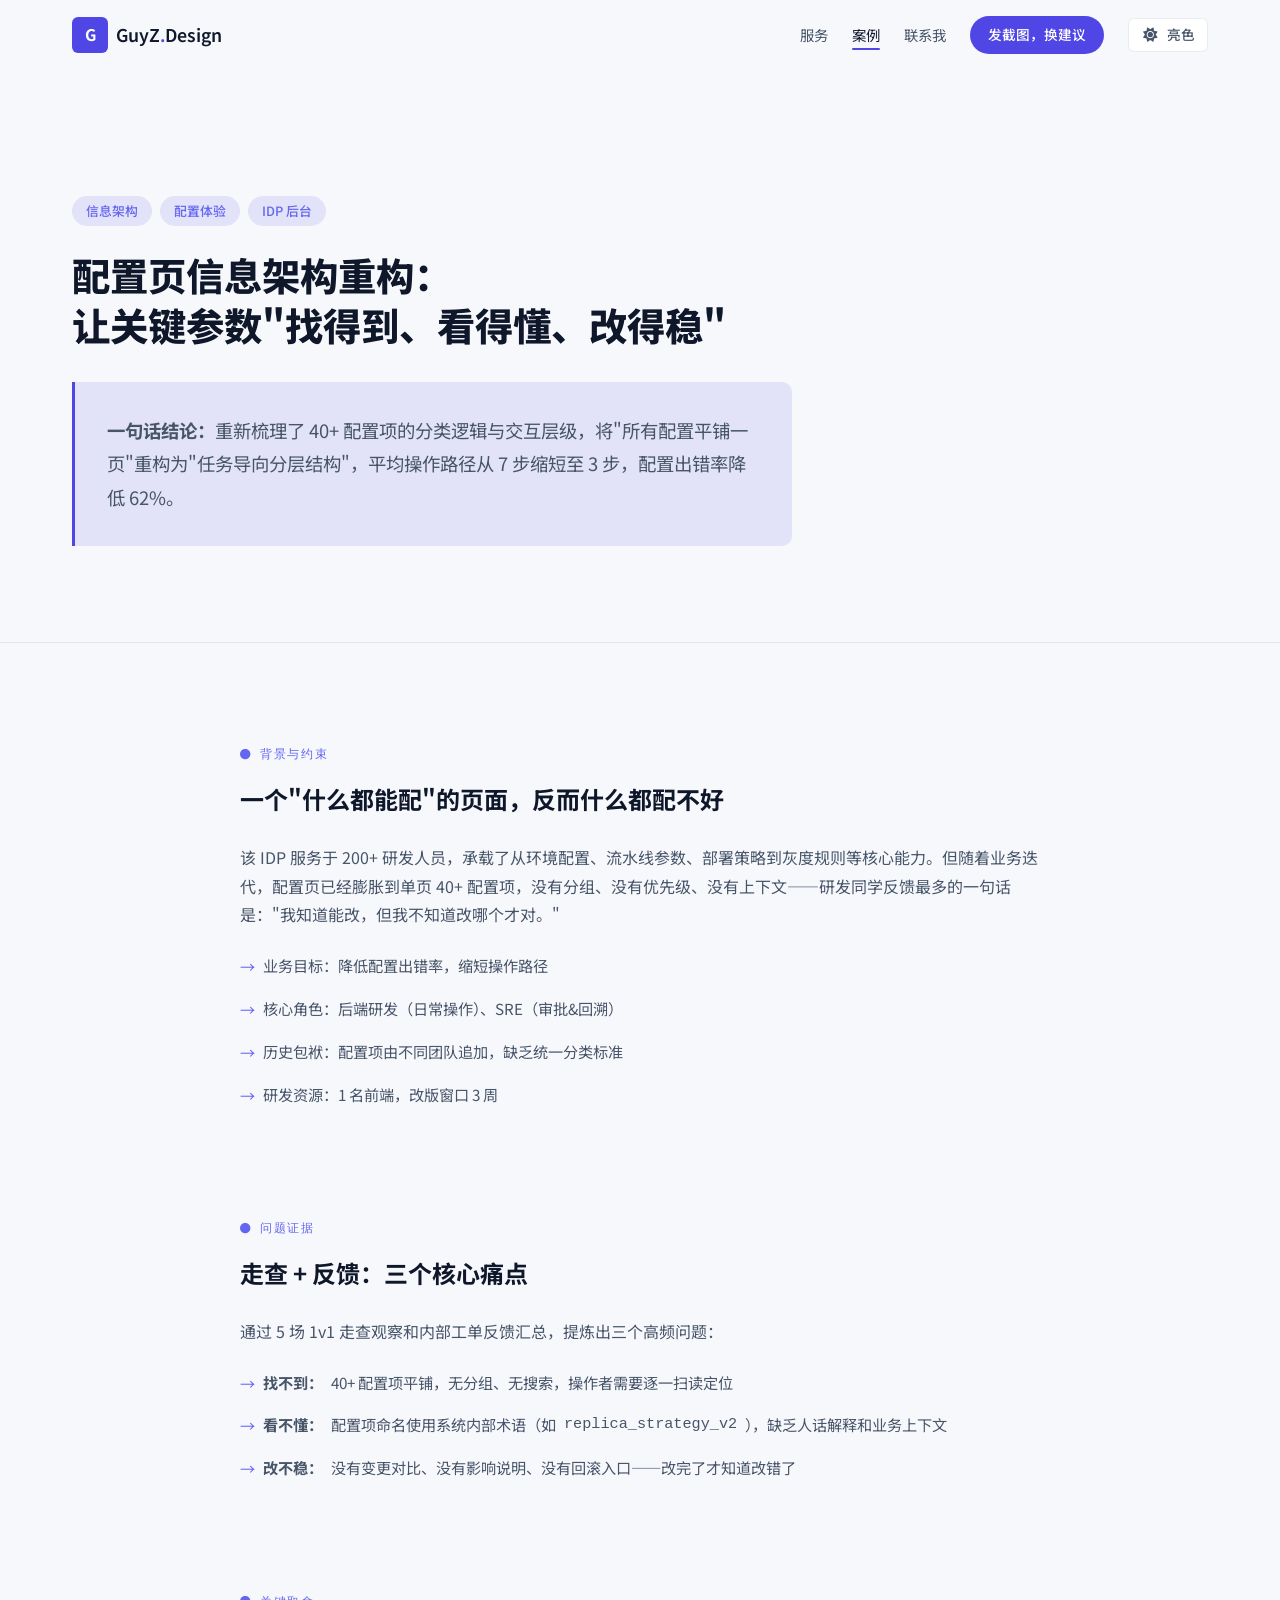
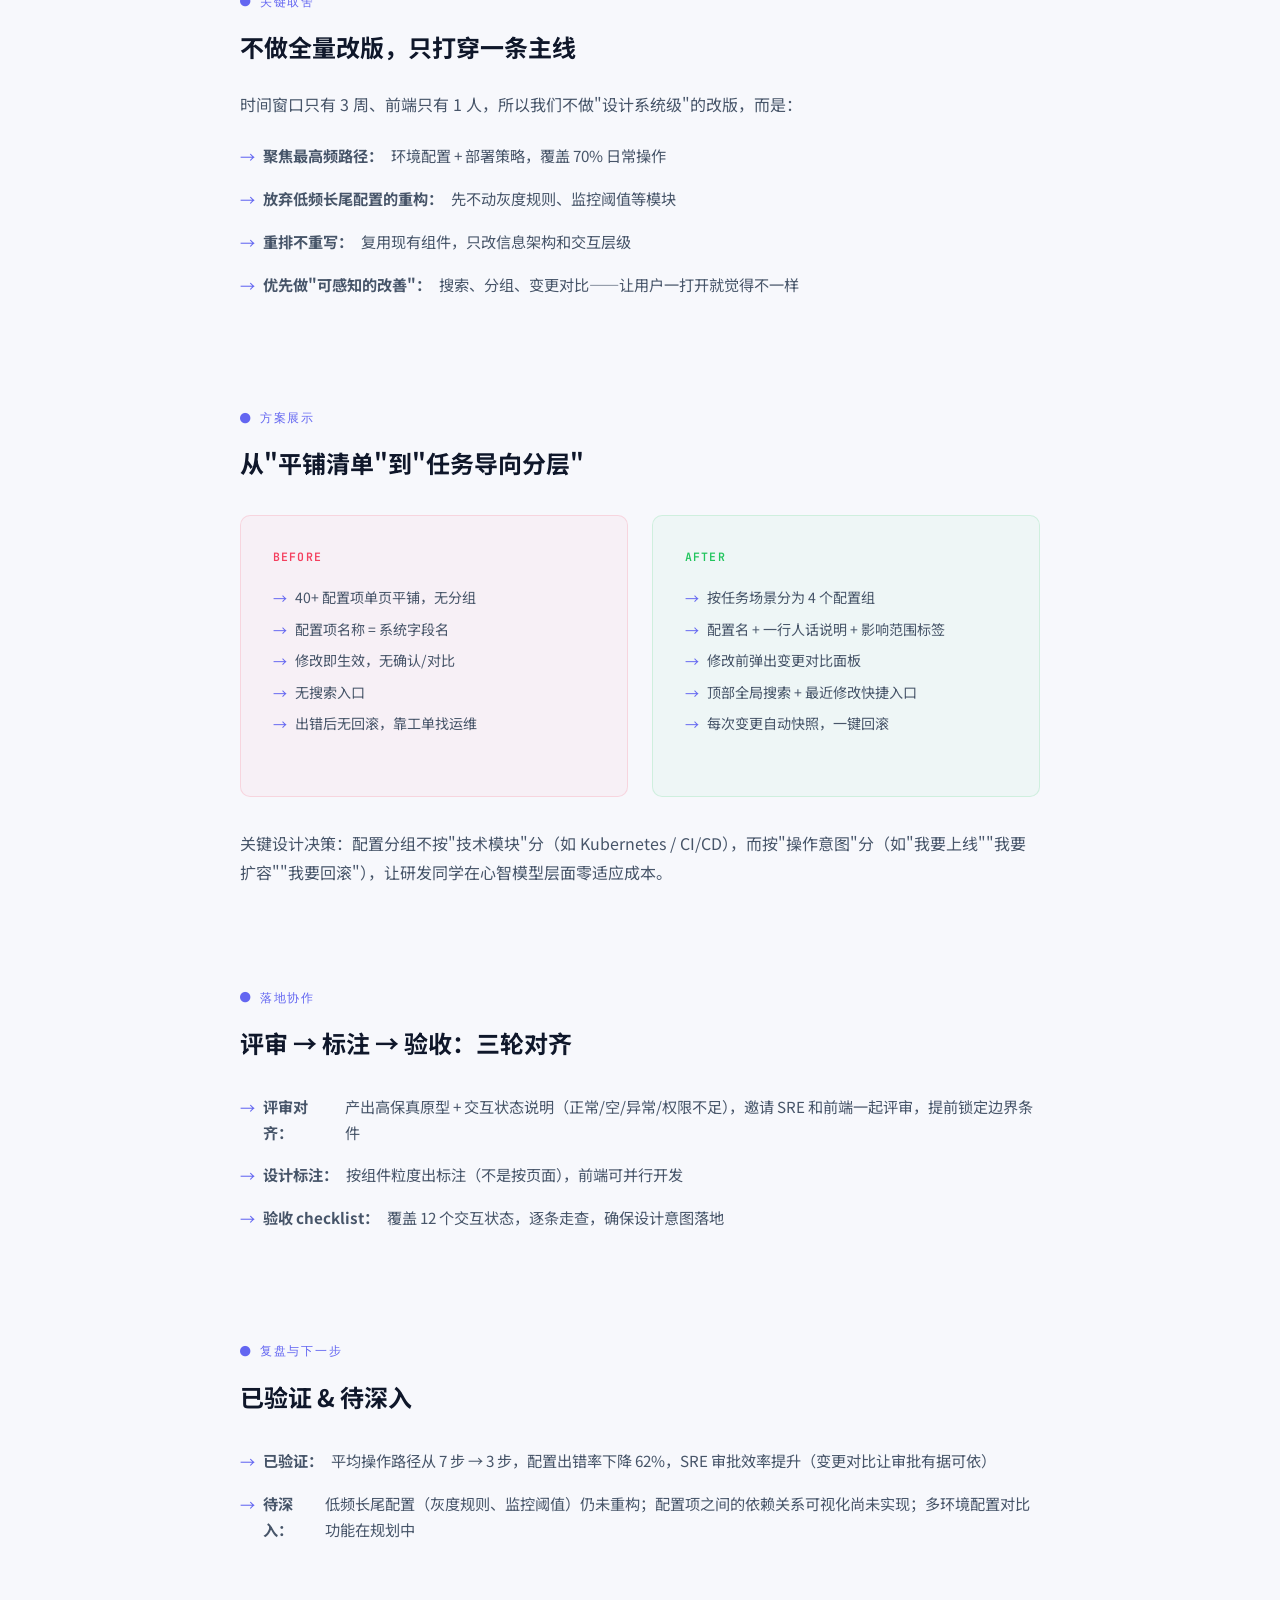
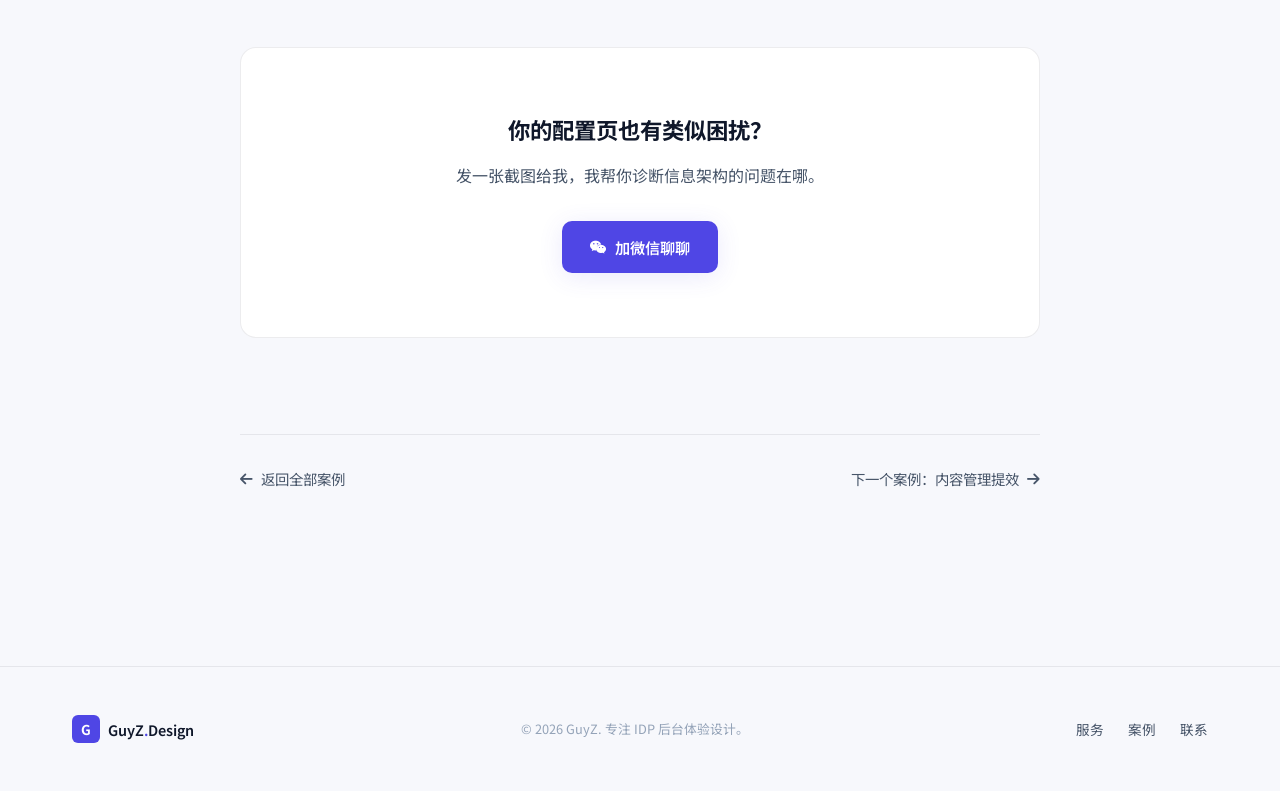
==== case-1.html @ 1d9252de "Initial commit: GuyZ Design website" ====
<!DOCTYPE html>
<html lang="zh-CN">
<head>
    <meta charset="UTF-8">
    <meta name="viewport" content="width=device-width, initial-scale=1.0">
    <title>案例：配置页信息架构重构 — GuyZ.Design</title>
    <meta name="description" content="重新梳理了 40+ 配置项的分类逻辑与交互层级，将平均操作路径从 7 步缩短至 3 步。">
    <link rel="preconnect" href="https://fonts.googleapis.com">
    <link rel="preconnect" href="https://fonts.gstatic.com" crossorigin>
    <link href="https://fonts.googleapis.com/css2?family=Noto+Sans+SC:wght@300;400;500;600;700;900&family=JetBrains+Mono:wght@400;500&display=swap" rel="stylesheet">
    <link rel="stylesheet" href="https://cdn.jsdelivr.net/npm/@fortawesome/fontawesome-free@6.4.0/css/all.min.css">
    <link rel="stylesheet" href="css/style.css">
</head>
<body data-current="#cases">
    <input type="checkbox" id="themeToggle" class="theme-toggle-input" aria-label="切换主题">
    <!-- 导航 -->
    <nav class="nav" id="nav">
        <div class="nav-inner container">
            <a href="index.html" class="nav-logo">
                <span class="logo-mark">G</span>
                <span class="logo-text">GuyZ<span class="logo-dot">.</span>Design</span>
            </a>
            <div class="nav-right">
                <div class="nav-links" id="navLinks">
                    <a href="index.html#services" class="nav-link">服务</a>
                    <a href="index.html#cases" class="nav-link">案例</a>
                    <a href="contact.html" class="nav-link">联系我</a>
                    <a href="contact.html" class="nav-cta-btn">发截图，换建议</a>
                </div>
                <div class="nav-actions">
                    <label for="themeToggle" class="theme-toggle-btn" title="切换主题">
                        <span class="theme-toggle-icon theme-toggle-dark"><i class="fa-solid fa-moon"></i></span>
                        <span class="theme-toggle-icon theme-toggle-light"><i class="fa-solid fa-sun"></i></span>
                        <span class="theme-toggle-label theme-toggle-dark-label">暗黑</span>
                        <span class="theme-toggle-label theme-toggle-light-label">亮色</span>
                    </label>
                </div>
            </div>

            <button class="nav-toggle" id="navToggle" aria-label="菜单">
                <span></span><span></span><span></span>
            </button>
        </div>
    </nav>

    <main class="case-detail">
        <!-- Hero -->
        <section class="case-detail-hero">
            <div class="container">
                <div class="case-tags">
                    <span class="case-tag">信息架构</span>
                    <span class="case-tag">配置体验</span>
                    <span class="case-tag">IDP 后台</span>
                </div>
                <h1 class="case-detail-title">
                    配置页信息架构重构：<br>让关键参数"找得到、看得懂、改得稳"
                </h1>
                <div class="case-detail-summary">
                    <strong>一句话结论：</strong>重新梳理了 40+ 配置项的分类逻辑与交互层级，将"所有配置平铺一页"重构为"任务导向分层结构"，平均操作路径从 7 步缩短至 3 步，配置出错率降低 62%。
                </div>
            </div>
        </section>

        <!-- 内容 -->
        <div class="case-content container">
            <!-- 背景与约束 -->
            <section class="case-section">
                <span class="case-section-label">
                    <i class="fa-solid fa-circle"></i> 背景与约束
                </span>
                <h2>一个"什么都能配"的页面，反而什么都配不好</h2>
                <p>
                    该 IDP 服务于 200+ 研发人员，承载了从环境配置、流水线参数、部署策略到灰度规则等核心能力。但随着业务迭代，配置页已经膨胀到单页 40+ 配置项，没有分组、没有优先级、没有上下文——研发同学反馈最多的一句话是："我知道能改，但我不知道改哪个才对。"
                </p>
                <ul>
                    <li>业务目标：降低配置出错率，缩短操作路径</li>
                    <li>核心角色：后端研发（日常操作）、SRE（审批&回溯）</li>
                    <li>历史包袱：配置项由不同团队追加，缺乏统一分类标准</li>
                    <li>研发资源：1 名前端，改版窗口 3 周</li>
                </ul>
            </section>

            <!-- 问题证据 -->
            <section class="case-section">
                <span class="case-section-label">
                    <i class="fa-solid fa-circle"></i> 问题证据
                </span>
                <h2>走查 + 反馈：三个核心痛点</h2>
                <p>
                    通过 5 场 1v1 走查观察和内部工单反馈汇总，提炼出三个高频问题：
                </p>
                <ul>
                    <li><strong>找不到：</strong>40+ 配置项平铺，无分组、无搜索，操作者需要逐一扫读定位</li>
                    <li><strong>看不懂：</strong>配置项命名使用系统内部术语（如 <code>replica_strategy_v2</code>），缺乏人话解释和业务上下文</li>
                    <li><strong>改不稳：</strong>没有变更对比、没有影响说明、没有回滚入口——改完了才知道改错了</li>
                </ul>
            </section>

            <!-- 关键取舍 -->
            <section class="case-section">
                <span class="case-section-label">
                    <i class="fa-solid fa-circle"></i> 关键取舍
                </span>
                <h2>不做全量改版，只打穿一条主线</h2>
                <p>
                    时间窗口只有 3 周、前端只有 1 人，所以我们不做"设计系统级"的改版，而是：
                </p>
                <ul>
                    <li><strong>聚焦最高频路径：</strong>环境配置 + 部署策略，覆盖 70% 日常操作</li>
                    <li><strong>放弃低频长尾配置的重构：</strong>先不动灰度规则、监控阈值等模块</li>
                    <li><strong>重排不重写：</strong>复用现有组件，只改信息架构和交互层级</li>
                    <li><strong>优先做"可感知的改善"：</strong>搜索、分组、变更对比——让用户一打开就觉得不一样</li>
                </ul>
            </section>

            <!-- 方案展示 -->
            <section class="case-section">
                <span class="case-section-label">
                    <i class="fa-solid fa-circle"></i> 方案展示
                </span>
                <h2>从"平铺清单"到"任务导向分层"</h2>

                <div class="compare-grid">
                    <div class="compare-card before">
                        <div class="compare-label">Before</div>
                        <ul>
                            <li>40+ 配置项单页平铺，无分组</li>
                            <li>配置项名称 = 系统字段名</li>
                            <li>修改即生效，无确认/对比</li>
                            <li>无搜索入口</li>
                            <li>出错后无回滚，靠工单找运维</li>
                        </ul>
                    </div>
                    <div class="compare-card after">
                        <div class="compare-label">After</div>
                        <ul>
                            <li>按任务场景分为 4 个配置组</li>
                            <li>配置名 + 一行人话说明 + 影响范围标签</li>
                            <li>修改前弹出变更对比面板</li>
                            <li>顶部全局搜索 + 最近修改快捷入口</li>
                            <li>每次变更自动快照，一键回滚</li>
                        </ul>
                    </div>
                </div>

                <p>
                    关键设计决策：配置分组不按"技术模块"分（如 Kubernetes / CI/CD），而按"操作意图"分（如"我要上线""我要扩容""我要回滚"），让研发同学在心智模型层面零适应成本。
                </p>
            </section>

            <!-- 落地协作 -->
            <section class="case-section">
                <span class="case-section-label">
                    <i class="fa-solid fa-circle"></i> 落地协作
                </span>
                <h2>评审 → 标注 → 验收：三轮对齐</h2>
                <ul>
                    <li><strong>评审对齐：</strong>产出高保真原型 + 交互状态说明（正常/空/异常/权限不足），邀请 SRE 和前端一起评审，提前锁定边界条件</li>
                    <li><strong>设计标注：</strong>按组件粒度出标注（不是按页面），前端可并行开发</li>
                    <li><strong>验收 checklist：</strong>覆盖 12 个交互状态，逐条走查，确保设计意图落地</li>
                </ul>
            </section>

            <!-- 复盘与下一步 -->
            <section class="case-section">
                <span class="case-section-label">
                    <i class="fa-solid fa-circle"></i> 复盘与下一步
                </span>
                <h2>已验证 & 待深入</h2>
                <ul>
                    <li><strong>已验证：</strong>平均操作路径从 7 步 → 3 步，配置出错率下降 62%，SRE 审批效率提升（变更对比让审批有据可依）</li>
                    <li><strong>待深入：</strong>低频长尾配置（灰度规则、监控阈值）仍未重构；配置项之间的依赖关系可视化尚未实现；多环境配置对比功能在规划中</li>
                </ul>
            </section>

            <!-- CTA -->
            <div class="case-cta-section">
                <h3>你的配置页也有类似困扰？</h3>
                <p>发一张截图给我，我帮你诊断信息架构的问题在哪。</p>
                <a href="contact.html" class="btn btn-primary">
                    <i class="fa-brands fa-weixin"></i>
                    加微信聊聊
                </a>
            </div>

            <!-- 案例导航 -->
            <div class="case-nav">
                <a href="index.html#cases">
                    <i class="fa-solid fa-arrow-left"></i>
                    返回全部案例
                </a>
                <a href="case-2.html">
                    下一个案例：内容管理提效
                    <i class="fa-solid fa-arrow-right"></i>
                </a>
            </div>
        </div>
    </main>

    <!-- Footer -->
    <footer class="footer">
        <div class="container footer-inner">
            <div class="footer-brand">
                <span class="logo-mark">G</span>
                <span class="logo-text">GuyZ<span class="logo-dot">.</span>Design</span>
            </div>
            <p class="footer-copy">© 2026 GuyZ. 专注 IDP 后台体验设计。</p>
            <div class="footer-links">
                <a href="index.html#services">服务</a>
                <a href="index.html#cases">案例</a>
                <a href="contact.html">联系</a>
            </div>
        </div>
    </footer>

    <script src="js/main.js"></script>
</body>
</html>
---- css/style.css ----
/* =========================================
   GuyZ.Design — IDP 后台体验设计师作品集
   Design System & Global Styles
   ========================================= */

/* --- CSS Variables --- */
:root {
    /* 主色：深沉专业 + 亮点色 */
    --color-bg: #0a0a0f;
    --color-bg-elevated: #12121a;
    --color-bg-card: #16161f;
    --color-bg-card-hover: #1c1c28;
    --color-surface: #1e1e2a;
    --color-border: rgba(255, 255, 255, 0.06);
    --color-border-hover: var(--color-accent);
    --color-hover-border: var(--color-accent);
    --color-hover-shadow: rgba(0, 0, 0, 0.4);

    /* 文字 */
    --color-text-primary: #f0f0f5;
    --color-text-secondary: #8a8a9a;
    --color-text-tertiary: #5a5a6e;

    /* 导航与背景细节 */
    --color-nav-bg: rgba(10, 10, 15, 0.85);
    --color-nav-overlay-bg: rgba(10, 10, 15, 0.98);
    --color-grid-line: rgba(255, 255, 255, 0.02);

    /* 强调色：偏蓝紫，科技感 */
    --color-accent: #6366f1;
    --color-accent-light: #818cf8;
    --color-accent-glow: rgba(99, 102, 241, 0.15);
    --color-accent-glow-strong: rgba(99, 102, 241, 0.3);

    /* 辅助色 */
    --color-green: #22c55e;
    --color-amber: #f59e0b;
    --color-rose: #f43f5e;

    /* 间距 */
    --space-xs: 0.25rem;
    --space-sm: 0.5rem;
    --space-md: 1rem;
    --space-lg: 1.5rem;
    --space-xl: 2rem;
    --space-2xl: 3rem;
    --space-3xl: 4rem;
    --space-4xl: 6rem;
    --space-5xl: 8rem;

    /* 圆角 */
    --radius-sm: 6px;
    --radius-md: 10px;
    --radius-lg: 16px;
    --radius-xl: 24px;

    /* 字体 */
    --font-sans: 'Noto Sans SC', -apple-system, BlinkMacSystemFont, 'Segoe UI', sans-serif;
    --font-mono: 'JetBrains Mono', 'Fira Code', monospace;

    /* 过渡 */
    --ease-out: cubic-bezier(0.16, 1, 0.3, 1);
    --ease-spring: cubic-bezier(0.34, 1.56, 0.64, 1);
    --duration-fast: 0.2s;
    --duration-normal: 0.35s;
    --duration-slow: 0.6s;
}

:root:has(#themeToggle:checked) {
    --color-bg: #f7f8fc;
    --color-bg-elevated: #ffffff;
    --color-bg-card: #ffffff;
    --color-bg-card-hover: #f1f4fb;
    --color-surface: #eef2f8;
    --color-border: rgba(15, 23, 42, 0.08);
    --color-border-hover: rgba(15, 23, 42, 0.16);
    --color-hover-border: rgba(15, 23, 42, 0.16);
    --color-hover-shadow: var(--color-accent-glow-strong);

    --color-text-primary: #0f172a;
    --color-text-secondary: #475569;
    --color-text-tertiary: #94a3b8;

    --color-nav-bg: rgba(247, 248, 252, 0.9);
    --color-nav-overlay-bg: rgba(247, 248, 252, 0.98);
    --color-grid-line: rgba(15, 23, 42, 0.04);

    --color-accent: #4f46e5;
    --color-accent-light: #6366f1;
    --color-accent-glow: rgba(79, 70, 229, 0.12);
    --color-accent-glow-strong: rgba(79, 70, 229, 0.2);
}



/* --- Reset & Base --- */
*,
*::before,
*::after {
    margin: 0;
    padding: 0;
    box-sizing: border-box;
}

html {
    scroll-behavior: smooth;
    -webkit-font-smoothing: antialiased;
    -moz-osx-font-smoothing: grayscale;
}

body {
    font-family: var(--font-sans);
    background: var(--color-bg);
    color: var(--color-text-primary);
    line-height: 1.6;
    overflow-x: hidden;
}

a {
    color: inherit;
    text-decoration: none;
}

ul, ol {
    list-style: none;
}

img {
    max-width: 100%;
    display: block;
}

/* --- Container --- */
.container {
    width: 100%;
    max-width: 1200px;
    margin: 0 auto;
    padding: 0 var(--space-xl);
}

/* --- Typography --- */
.section-header {
    text-align: center;
    margin-bottom: var(--space-4xl);
}

.section-label {
    display: inline-block;
    font-family: var(--font-mono);
    font-size: 0.8rem;
    font-weight: 500;
    color: var(--color-accent-light);
    text-transform: uppercase;
    letter-spacing: 0.15em;
    margin-bottom: var(--space-md);
    padding: var(--space-xs) var(--space-md);
    background: var(--color-accent-glow);
    border-radius: 100px;
    border: 1px solid rgba(99, 102, 241, 0.2);
}

.section-title {
    font-size: clamp(1.8rem, 4vw, 2.8rem);
    font-weight: 700;
    line-height: 1.3;
    margin-bottom: var(--space-md);
    letter-spacing: -0.02em;
}

.section-desc {
    font-size: 1.05rem;
    color: var(--color-text-secondary);
    max-width: 560px;
    margin: 0 auto;
    line-height: 1.7;
}

/* =========================================
   Navigation
   ========================================= */
.nav {
    position: fixed;
    top: 0;
    left: 0;
    right: 0;
    z-index: 1000;
    padding: var(--space-md) 0;
    transition: all var(--duration-normal) var(--ease-out);
    background: transparent;
}

.nav.scrolled {
    background: var(--color-nav-bg);
    backdrop-filter: blur(20px);
    -webkit-backdrop-filter: blur(20px);
    border-bottom: 1px solid var(--color-border);
    padding: var(--space-sm) 0;
}



.nav-inner {
    display: flex;
    align-items: center;
    justify-content: space-between;
    gap: var(--space-xl);
}

.nav-right {
    display: flex;
    align-items: center;
    gap: var(--space-lg);
    margin-left: auto;
}

.nav-logo {
    display: flex;
    align-items: center;
    gap: var(--space-sm);
    font-weight: 600;
    font-size: 1.1rem;
    z-index: 1001;
}

.logo-mark {
    display: inline-flex;
    align-items: center;
    justify-content: center;
    width: 36px;
    height: 36px;
    background: var(--color-accent);
    color: white;
    font-weight: 700;
    font-size: 1rem;
    border-radius: var(--radius-sm);
}

.logo-dot {
    color: var(--color-accent);
}

.nav-links {
    display: flex;
    align-items: center;
    gap: var(--space-lg);
}

.nav-actions {
    display: inline-flex;
    align-items: center;
    gap: var(--space-md);
}

.theme-toggle-input {
    position: absolute;
    opacity: 0;
    pointer-events: none;
}

.theme-toggle-btn {
    display: inline-flex;
    align-items: center;
    gap: 8px;
    height: 34px;
    padding: 0 12px;
    border-radius: 6px;
    border: 1px solid var(--color-border);
    background: var(--color-bg-card);
    color: var(--color-text-secondary);
    font-size: 0.85rem;
    font-weight: 500;
    cursor: pointer;
    transition: all var(--duration-fast) var(--ease-out);
}

.theme-toggle-btn:hover {
    border-color: var(--color-accent);
    color: var(--color-accent-light);
    box-shadow: 0 6px 18px var(--color-accent-glow);
}

.theme-toggle-btn:focus-visible {
    outline: 2px solid var(--color-accent-light);
    outline-offset: 2px;
}

.theme-toggle-icon {
    width: 18px;
    height: 18px;
    display: inline-flex;
    align-items: center;
    justify-content: center;
    font-size: 0.9rem;
}

.theme-toggle-light,
.theme-toggle-light-label {
    display: none;
}

:root:has(#themeToggle:checked) .theme-toggle-dark,
:root:has(#themeToggle:checked) .theme-toggle-dark-label,
:root[data-theme="light"] .theme-toggle-dark,
:root[data-theme="light"] .theme-toggle-dark-label {
    display: none;
}

:root:has(#themeToggle:checked) .theme-toggle-light,
:root:has(#themeToggle:checked) .theme-toggle-light-label,
:root[data-theme="light"] .theme-toggle-light,
:root[data-theme="light"] .theme-toggle-light-label {
    display: inline-flex;
}

.nav-link {
    font-size: 0.9rem;
    color: var(--color-text-secondary);
    transition: color var(--duration-fast);
    position: relative;
}

.nav-link:hover,
.nav-link.active {
    color: var(--color-text-primary);
}

.nav-link::after {
    content: '';
    position: absolute;
    bottom: -4px;
    left: 0;
    width: 0;
    height: 2px;
    background: var(--color-accent);
    border-radius: 2px;
    transition: width var(--duration-normal) var(--ease-out);
}

.nav-link:hover::after,
.nav-link.active::after {
    width: 100%;
}

.nav-cta-btn {
    display: inline-flex;
    align-items: center;
    gap: var(--space-sm);
    padding: 8px 18px;
    font-size: 0.85rem;
    font-weight: 500;
    color: white;
    background: var(--color-accent);
    border-radius: 100px;
    transition: all var(--duration-fast);
}

.nav-cta-btn:hover {
    background: var(--color-accent-light);
    transform: translateY(-1px);
    box-shadow: 0 4px 20px var(--color-accent-glow-strong);
}

.nav-toggle {
    display: none;
    flex-direction: column;
    gap: 5px;
    background: none;
    border: none;
    cursor: pointer;
    z-index: 1001;
    padding: 4px;
}

.nav-toggle span {
    display: block;
    width: 22px;
    height: 2px;
    background: var(--color-text-primary);
    border-radius: 2px;
    transition: all var(--duration-normal) var(--ease-out);
}

/* =========================================
   Hero
   ========================================= */
.hero {
    position: relative;
    min-height: 100vh;
    display: flex;
    flex-direction: column;
    justify-content: center;
    padding: calc(80px + var(--space-3xl)) 0 var(--space-3xl);
    overflow: hidden;
}

.hero-bg-grid {
    position: absolute;
    inset: 0;
    background-image:
        linear-gradient(var(--color-grid-line) 1px, transparent 1px),
        linear-gradient(90deg, var(--color-grid-line) 1px, transparent 1px);
    background-size: 60px 60px;
    mask-image: radial-gradient(ellipse 70% 60% at 50% 40%, black 20%, transparent 70%);
    -webkit-mask-image: radial-gradient(ellipse 70% 60% at 50% 40%, black 20%, transparent 70%);
}

.hero-inner {
    display: grid;
    grid-template-columns: 1fr 1fr;
    gap: var(--space-4xl);
    align-items: center;
    position: relative;
    z-index: 1;
}

.hero-badge {
    display: inline-flex;
    align-items: center;
    gap: var(--space-sm);
    font-family: var(--font-mono);
    font-size: 0.8rem;
    color: var(--color-accent-light);
    margin-bottom: var(--space-xl);
    padding: 6px 16px;
    background: var(--color-accent-glow);
    border: 1px solid rgba(99, 102, 241, 0.2);
    border-radius: 100px;
}

.badge-dot {
    width: 6px;
    height: 6px;
    background: var(--color-green);
    border-radius: 50%;
    animation: pulse-dot 2s infinite;
}

@keyframes pulse-dot {
    0%, 100% { opacity: 1; }
    50% { opacity: 0.4; }
}

.hero-title {
    font-size: clamp(2.2rem, 5vw, 3.6rem);
    font-weight: 900;
    line-height: 1.2;
    letter-spacing: -0.03em;
    margin-bottom: var(--space-xl);
}

.text-accent {
    background: linear-gradient(135deg, var(--color-accent-light), #a78bfa);
    -webkit-background-clip: text;
    -webkit-text-fill-color: transparent;
    background-clip: text;
}

.hero-subtitle {
    font-size: 1.1rem;
    color: var(--color-text-secondary);
    line-height: 1.8;
    margin-bottom: var(--space-xl);
    max-width: 540px;
}

.hero-tags {
    display: flex;
    flex-wrap: wrap;
    gap: var(--space-sm);
    margin-bottom: var(--space-2xl);
}

.tag {
    font-size: 0.78rem;
    font-weight: 500;
    padding: 5px 14px;
    background: var(--color-surface);
    border: 1px solid var(--color-border);
    border-radius: 100px;
    color: var(--color-text-secondary);
    transition: all var(--duration-fast);
}

.tag:hover {
    border-color: var(--color-accent);
    color: var(--color-accent-light);
    background: var(--color-accent-glow);
}

.hero-ctas {
    display: flex;
    flex-wrap: wrap;
    gap: var(--space-md);
    align-items: center;
}

/* Buttons */
.btn {
    display: inline-flex;
    align-items: center;
    gap: var(--space-sm);
    padding: 14px 28px;
    font-family: var(--font-sans);
    font-size: 0.95rem;
    font-weight: 600;
    border-radius: var(--radius-md);
    cursor: pointer;
    border: none;
    transition: all var(--duration-normal) var(--ease-out);
    white-space: nowrap;
}

.btn-primary {
    background: var(--color-accent);
    color: white;
    box-shadow: 0 4px 24px var(--color-accent-glow);
}

.btn-primary:hover {
    background: var(--color-accent-light);
    transform: translateY(-2px);
    box-shadow: 0 8px 32px var(--color-accent-glow-strong);
}

.btn-ghost {
    background: transparent;
    color: var(--color-text-secondary);
    border: 1px solid var(--color-border);
}

.btn-ghost:hover {
    border-color: var(--color-accent);
    color: var(--color-accent-light);
    background: var(--color-accent-glow);
}

.btn-lg {
    padding: 18px 36px;
    font-size: 1.05rem;
}

/* Hero Visual - 浮动卡片 */
.hero-visual {
    position: relative;
    height: 420px;
}

.hero-card-stack {
    position: relative;
    width: 100%;
    height: 100%;
}

.hero-float-card {
    position: absolute;
    display: flex;
    align-items: center;
    gap: var(--space-sm);
    padding: 12px 20px;
    background: var(--color-bg-card);
    border: 1px solid var(--color-border);
    border-radius: var(--radius-md);
    font-size: 0.85rem;
    font-weight: 500;
    color: var(--color-text-secondary);
    backdrop-filter: blur(10px);
    box-shadow: 0 8px 32px rgba(0, 0, 0, 0.3);
    transition: all var(--duration-slow) var(--ease-out);
}

.hero-float-card:hover {
    border-color: var(--color-border-hover);
    color: var(--color-text-primary);
    transform: translateY(-4px);
    box-shadow: 0 12px 40px var(--color-hover-shadow), 0 0 0 1px var(--color-hover-border);
}

.float-icon {
    width: 32px;
    height: 32px;
    display: flex;
    align-items: center;
    justify-content: center;
    background: var(--color-accent-glow);
    color: var(--color-accent-light);
    border-radius: var(--radius-sm);
    font-size: 0.9rem;
}

.card-1 { top: 10%; left: 5%; animation: float-1 6s ease-in-out infinite; }
.card-2 { top: 5%; right: 5%; animation: float-2 7s ease-in-out infinite; }
.card-3 { bottom: 15%; left: 0; animation: float-3 8s ease-in-out infinite; }
.card-4 { bottom: 10%; right: 10%; animation: float-4 6.5s ease-in-out infinite; }

@keyframes float-1 { 0%, 100% { transform: translateY(0); } 50% { transform: translateY(-12px); } }
@keyframes float-2 { 0%, 100% { transform: translateY(0); } 50% { transform: translateY(-8px); } }
@keyframes float-3 { 0%, 100% { transform: translateY(0); } 50% { transform: translateY(-15px); } }
@keyframes float-4 { 0%, 100% { transform: translateY(0); } 50% { transform: translateY(-10px); } }

/* 中心图形 */
.hero-center-graphic {
    position: absolute;
    top: 50%;
    left: 50%;
    transform: translate(-50%, -50%);
}

.center-ring {
    position: absolute;
    top: 50%;
    left: 50%;
    transform: translate(-50%, -50%);
    border-radius: 50%;
    border: 1px solid var(--color-border);
}

.ring-1 { width: 120px; height: 120px; animation: ring-spin 20s linear infinite; border-color: rgba(99, 102, 241, 0.15); }
.ring-2 { width: 180px; height: 180px; animation: ring-spin 30s linear infinite reverse; border-color: rgba(99, 102, 241, 0.08); }
.ring-3 { width: 240px; height: 240px; animation: ring-spin 40s linear infinite; border-style: dashed; border-color: rgba(99, 102, 241, 0.05); }

@keyframes ring-spin { from { transform: translate(-50%, -50%) rotate(0deg); } to { transform: translate(-50%, -50%) rotate(360deg); } }

.center-icon {
    position: relative;
    width: 60px;
    height: 60px;
    display: flex;
    align-items: center;
    justify-content: center;
    background: linear-gradient(135deg, var(--color-accent), #8b5cf6);
    border-radius: var(--radius-md);
    font-size: 1.4rem;
    color: white;
    box-shadow: 0 8px 40px var(--color-accent-glow-strong);
}

/* 滚动提示 */
.hero-scroll-hint {
    position: absolute;
    bottom: var(--space-2xl);
    left: 50%;
    transform: translateX(-50%);
    display: flex;
    flex-direction: column;
    align-items: center;
    gap: var(--space-sm);
    color: var(--color-text-tertiary);
    font-size: 0.75rem;
    letter-spacing: 0.1em;
}

.scroll-line {
    width: 1px;
    height: 40px;
    background: linear-gradient(to bottom, var(--color-accent), transparent);
    animation: scroll-pulse 2s ease-in-out infinite;
}

@keyframes scroll-pulse {
    0%, 100% { opacity: 0.3; transform: scaleY(0.6); }
    50% { opacity: 1; transform: scaleY(1); }
}

/* =========================================
   Services
   ========================================= */
.services {
    padding: var(--space-5xl) 0;
    position: relative;
}

.services-grid {
    display: grid;
    grid-template-columns: repeat(3, 1fr);
    gap: var(--space-xl);
}

.service-card {
    position: relative;
    padding: var(--space-2xl);
    background: var(--color-bg-card);
    border: 1px solid var(--color-border);
    border-radius: var(--radius-lg);
    transition: all var(--duration-normal) var(--ease-out);
    display: flex;
    flex-direction: column;
}

.service-card::before {
    content: attr(data-index);
    position: absolute;
    top: var(--space-xl);
    right: var(--space-xl);
    font-family: var(--font-mono);
    font-size: 0.75rem;
    color: var(--color-text-tertiary);
    opacity: 0.5;
}

.service-card:hover {
    border-color: var(--color-border-hover);
    background: var(--color-bg-card-hover);
    transform: translateY(-4px);
    box-shadow: 0 20px 60px var(--color-hover-shadow);
}

.service-card.featured {
    border-color: rgba(99, 102, 241, 0.3);
    background: linear-gradient(135deg, var(--color-bg-card), rgba(99, 102, 241, 0.05));
}

.service-card.featured:hover {
    border-color: rgba(99, 102, 241, 0.5);
    box-shadow: 0 20px 60px rgba(99, 102, 241, 0.1), 0 0 0 1px rgba(99, 102, 241, 0.2);
}

.service-popular {
    position: absolute;
    top: -1px;
    left: var(--space-2xl);
    padding: 4px 14px;
    font-size: 0.72rem;
    font-weight: 600;
    color: white;
    background: var(--color-accent);
    border-radius: 0 0 var(--radius-sm) var(--radius-sm);
    letter-spacing: 0.05em;
}

.service-header {
    display: flex;
    align-items: center;
    justify-content: space-between;
    margin-bottom: var(--space-lg);
}

.service-icon {
    width: 48px;
    height: 48px;
    display: flex;
    align-items: center;
    justify-content: center;
    background: var(--color-accent-glow);
    color: var(--color-accent-light);
    border-radius: var(--radius-md);
    font-size: 1.2rem;
}

.service-duration {
    font-family: var(--font-mono);
    font-size: 0.78rem;
    color: var(--color-text-tertiary);
    display: flex;
    align-items: center;
    gap: 6px;
}

.service-title {
    font-size: 1.35rem;
    font-weight: 700;
    margin-bottom: var(--space-md);
}

.service-focus {
    font-size: 0.85rem;
    color: var(--color-accent-light);
    font-weight: 500;
    margin-bottom: var(--space-md);
    padding: 4px 12px;
    background: var(--color-accent-glow);
    border-radius: 100px;
    display: inline-block;
}

.service-list {
    margin-bottom: var(--space-xl);
    flex: 1;
}

.service-list li {
    display: flex;
    align-items: flex-start;
    gap: var(--space-sm);
    font-size: 0.9rem;
    color: var(--color-text-secondary);
    line-height: 1.6;
    padding: var(--space-sm) 0;
}

.service-list li i {
    color: var(--color-green);
    font-size: 0.7rem;
    margin-top: 6px;
    flex-shrink: 0;
}

.service-cta {
    display: inline-flex;
    align-items: center;
    gap: var(--space-sm);
    font-size: 0.88rem;
    font-weight: 500;
    color: var(--color-accent-light);
    transition: all var(--duration-fast);
    padding-top: var(--space-md);
    border-top: 1px solid var(--color-border);
}

.service-cta:hover {
    color: white;
    gap: var(--space-md);
}

/* =========================================
   Cases
   ========================================= */
.cases {
    padding: var(--space-5xl) 0;
    background: var(--color-bg-elevated);
}

.cases-grid {
    display: grid;
    grid-template-columns: repeat(3, 1fr);
    gap: var(--space-xl);
}

.case-card {
    display: flex;
    flex-direction: column;
    background: var(--color-bg-card);
    border: 1px solid var(--color-border);
    border-radius: var(--radius-lg);
    overflow: hidden;
    transition: all var(--duration-normal) var(--ease-out);
}

.case-card:hover {
    border-color: var(--color-border-hover);
    transform: translateY(-6px);
    box-shadow: 0 24px 64px var(--color-hover-shadow);
}

.case-cover {
    position: relative;
    height: 200px;
    overflow: hidden;
}

.case-cover-inner {
    width: 100%;
    height: 100%;
    display: flex;
    align-items: center;
    justify-content: center;
    position: relative;
}

.case-icon-large {
    font-size: 2.5rem;
    color: var(--color-accent-light);
    position: relative;
    z-index: 1;
    opacity: 0.6;
    transition: all var(--duration-normal) var(--ease-out);
}

.case-card:hover .case-icon-large {
    opacity: 1;
    transform: scale(1.1);
}

.case-pattern {
    position: absolute;
    inset: 0;
}

.pattern-1 {
    background:
        linear-gradient(135deg, rgba(99, 102, 241, 0.1), rgba(139, 92, 246, 0.05)),
        repeating-linear-gradient(
            0deg,
            transparent,
            transparent 20px,
            rgba(99, 102, 241, 0.03) 20px,
            rgba(99, 102, 241, 0.03) 21px
        );
}

.pattern-2 {
    background:
        linear-gradient(135deg, rgba(34, 197, 94, 0.08), rgba(99, 102, 241, 0.05)),
        radial-gradient(circle at 30% 50%, rgba(34, 197, 94, 0.06) 0%, transparent 50%);
}

.pattern-3 {
    background:
        linear-gradient(135deg, rgba(244, 63, 94, 0.08), rgba(99, 102, 241, 0.05)),
        repeating-linear-gradient(
            45deg,
            transparent,
            transparent 15px,
            rgba(244, 63, 94, 0.02) 15px,
            rgba(244, 63, 94, 0.02) 16px
        );
}

.case-body {
    padding: var(--space-xl);
    flex: 1;
    display: flex;
    flex-direction: column;
}

.case-tags {
    display: flex;
    flex-wrap: wrap;
    gap: var(--space-sm);
    margin-bottom: var(--space-md);
}

.case-tag {
    font-size: 0.72rem;
    font-weight: 500;
    padding: 3px 10px;
    background: var(--color-accent-glow);
    color: var(--color-accent-light);
    border-radius: 100px;
}

.case-title {
    font-size: 1.1rem;
    font-weight: 600;
    line-height: 1.5;
    margin-bottom: var(--space-md);
}

.case-excerpt {
    font-size: 0.88rem;
    color: var(--color-text-secondary);
    line-height: 1.7;
    flex: 1;
    margin-bottom: var(--space-md);
}

.case-link {
    display: inline-flex;
    align-items: center;
    gap: var(--space-sm);
    font-size: 0.85rem;
    font-weight: 500;
    color: var(--color-accent-light);
    transition: all var(--duration-fast);
}

.case-card:hover .case-link {
    color: white;
    gap: var(--space-md);
}

/* =========================================
   Bottom CTA
   ========================================= */
.bottom-cta {
    padding: var(--space-5xl) 0;
}

.bottom-cta-inner {
    display: flex;
    align-items: center;
    justify-content: space-between;
    gap: var(--space-3xl);
    padding: var(--space-3xl) var(--space-4xl);
    background: linear-gradient(135deg, var(--color-bg-card), rgba(99, 102, 241, 0.06));
    border: 1px solid rgba(99, 102, 241, 0.2);
    border-radius: var(--radius-xl);
    position: relative;
    overflow: hidden;
}

.bottom-cta-inner::before {
    content: '';
    position: absolute;
    top: -50%;
    right: -20%;
    width: 400px;
    height: 400px;
    background: radial-gradient(circle, var(--color-accent-glow) 0%, transparent 70%);
    pointer-events: none;
}

.bottom-cta-title {
    font-size: clamp(1.4rem, 3vw, 2rem);
    font-weight: 700;
    margin-bottom: var(--space-md);
}

.bottom-cta-desc {
    font-size: 1rem;
    color: var(--color-text-secondary);
    line-height: 1.8;
}

.bottom-cta-desc strong {
    color: var(--color-accent-light);
}

.bottom-cta-actions {
    flex-shrink: 0;
    position: relative;
    z-index: 1;
}

/* =========================================
   Footer
   ========================================= */
.footer {
    padding: var(--space-2xl) 0;
    border-top: 1px solid var(--color-border);
}

.footer-inner {
    display: flex;
    align-items: center;
    justify-content: space-between;
}

.footer-brand {
    display: flex;
    align-items: center;
    gap: var(--space-sm);
}

.footer-brand .logo-mark {
    width: 28px;
    height: 28px;
    font-size: 0.85rem;
}

.footer-brand .logo-text {
    font-size: 0.9rem;
    font-weight: 600;
}

.footer-copy {
    font-size: 0.8rem;
    color: var(--color-text-tertiary);
}

.footer-links {
    display: flex;
    gap: var(--space-lg);
}

.footer-links a {
    font-size: 0.85rem;
    color: var(--color-text-secondary);
    transition: color var(--duration-fast);
}

.footer-links a:hover {
    color: var(--color-accent-light);
}

/* =========================================
   Animations
   ========================================= */
.animate-in {
    opacity: 0;
    transform: translateY(30px);
    transition: opacity var(--duration-slow) var(--ease-out), transform var(--duration-slow) var(--ease-out);
}

.animate-in.visible {
    opacity: 1;
    transform: translateY(0);
}

.delay-1 { transition-delay: 0.1s; }
.delay-2 { transition-delay: 0.2s; }
.delay-3 { transition-delay: 0.3s; }
.delay-4 { transition-delay: 0.4s; }
.delay-5 { transition-delay: 0.5s; }

/* Scroll reveal */
.reveal {
    opacity: 0;
    transform: translateY(40px);
    transition: opacity 0.8s var(--ease-out), transform 0.8s var(--ease-out);
}

.reveal.visible {
    opacity: 1;
    transform: translateY(0);
}

/* =========================================
   Case Detail Page
   ========================================= */
.case-detail {
    padding-top: 100px;
}

.case-detail-hero {
    padding: var(--space-4xl) 0;
    border-bottom: 1px solid var(--color-border);
}

.case-detail-hero .case-tags {
    margin-bottom: var(--space-lg);
}

.case-detail-hero .case-tag {
    font-size: 0.8rem;
    padding: 5px 14px;
}

.case-detail-title {
    font-size: clamp(1.6rem, 3.5vw, 2.4rem);
    font-weight: 800;
    line-height: 1.3;
    margin-bottom: var(--space-xl);
    max-width: 800px;
}

.case-detail-summary {
    font-size: 1.15rem;
    color: var(--color-text-secondary);
    line-height: 1.8;
    max-width: 720px;
    padding: var(--space-xl);
    background: var(--color-accent-glow);
    border-left: 3px solid var(--color-accent);
    border-radius: 0 var(--radius-md) var(--radius-md) 0;
}

/* Case content sections */
.case-content {
    padding: var(--space-4xl) 0;
    max-width: 800px;
    margin: 0 auto;
}

.case-section {
    margin-bottom: var(--space-4xl);
}

.case-section-label {
    display: inline-flex;
    align-items: center;
    gap: var(--space-sm);
    font-family: var(--font-mono);
    font-size: 0.75rem;
    font-weight: 500;
    color: var(--color-accent-light);
    text-transform: uppercase;
    letter-spacing: 0.15em;
    margin-bottom: var(--space-md);
}

.case-section-label i {
    font-size: 0.65rem;
}

.case-section h2 {
    font-size: 1.5rem;
    font-weight: 700;
    margin-bottom: var(--space-lg);
}

.case-section p {
    font-size: 1rem;
    color: var(--color-text-secondary);
    line-height: 1.8;
    margin-bottom: var(--space-md);
}

.case-section ul {
    margin-bottom: var(--space-lg);
}

.case-section ul li {
    display: flex;
    align-items: flex-start;
    gap: var(--space-sm);
    font-size: 0.95rem;
    color: var(--color-text-secondary);
    line-height: 1.7;
    padding: var(--space-sm) 0;
}

.case-section ul li::before {
    content: '→';
    color: var(--color-accent-light);
    flex-shrink: 0;
    margin-top: 1px;
}

/* 对比卡片 */
.compare-grid {
    display: grid;
    grid-template-columns: 1fr 1fr;
    gap: var(--space-lg);
    margin: var(--space-xl) 0;
}

.compare-card {
    padding: var(--space-xl);
    border-radius: var(--radius-md);
    border: 1px solid var(--color-border);
}

.compare-card.before {
    background: rgba(244, 63, 94, 0.04);
    border-color: rgba(244, 63, 94, 0.15);
}

.compare-card.after {
    background: rgba(34, 197, 94, 0.04);
    border-color: rgba(34, 197, 94, 0.15);
}

.compare-label {
    font-family: var(--font-mono);
    font-size: 0.72rem;
    font-weight: 600;
    text-transform: uppercase;
    letter-spacing: 0.1em;
    margin-bottom: var(--space-md);
}

.compare-card.before .compare-label { color: var(--color-rose); }
.compare-card.after .compare-label { color: var(--color-green); }

.compare-card ul li {
    font-size: 0.88rem;
    color: var(--color-text-secondary);
    padding: 4px 0;
    line-height: 1.6;
}

/* Case CTA */
.case-cta-section {
    padding: var(--space-3xl);
    background: var(--color-bg-card);
    border: 1px solid var(--color-border);
    border-radius: var(--radius-lg);
    text-align: center;
    margin-bottom: var(--space-4xl);
}

.case-cta-section h3 {
    font-size: 1.4rem;
    font-weight: 700;
    margin-bottom: var(--space-md);
}

.case-cta-section p {
    color: var(--color-text-secondary);
    margin-bottom: var(--space-xl);
    font-size: 1rem;
}

/* 案例导航 */
.case-nav {
    display: flex;
    justify-content: space-between;
    padding: var(--space-xl) 0;
    border-top: 1px solid var(--color-border);
    margin-bottom: var(--space-2xl);
}

.case-nav a {
    display: flex;
    align-items: center;
    gap: var(--space-sm);
    font-size: 0.9rem;
    color: var(--color-text-secondary);
    transition: color var(--duration-fast);
}

.case-nav a:hover {
    color: var(--color-accent-light);
}

/* =========================================
   Contact Page
   ========================================= */
.contact-page {
    padding-top: 100px;
    min-height: 100vh;
    display: flex;
    flex-direction: column;
}

.contact-hero {
    padding: var(--space-4xl) 0 var(--space-2xl);
    text-align: center;
}

.contact-title {
    font-size: clamp(1.8rem, 4vw, 2.6rem);
    font-weight: 800;
    margin-bottom: var(--space-xl);
}

.contact-desc {
    font-size: 1.1rem;
    color: var(--color-text-secondary);
    max-width: 560px;
    margin: 0 auto;
    line-height: 1.8;
}

.contact-content {
    flex: 1;
    padding: var(--space-2xl) 0 var(--space-5xl);
}

.contact-grid {
    display: grid;
    grid-template-columns: 1fr 1fr;
    gap: var(--space-3xl);
    max-width: 900px;
    margin: 0 auto;
}

.contact-card {
    padding: var(--space-2xl);
    background: var(--color-bg-card);
    border: 1px solid var(--color-border);
    border-radius: var(--radius-lg);
}

.contact-card h3 {
    font-size: 1.2rem;
    font-weight: 600;
    margin-bottom: var(--space-lg);
}

.contact-steps {
    counter-reset: step;
}

.contact-step {
    display: flex;
    gap: var(--space-md);
    padding: var(--space-md) 0;
    counter-increment: step;
}

.contact-step::before {
    content: counter(step);
    display: flex;
    align-items: center;
    justify-content: center;
    min-width: 28px;
    height: 28px;
    background: var(--color-accent-glow);
    color: var(--color-accent-light);
    font-family: var(--font-mono);
    font-size: 0.8rem;
    font-weight: 600;
    border-radius: 50%;
    flex-shrink: 0;
}

.contact-step p {
    font-size: 0.92rem;
    color: var(--color-text-secondary);
    line-height: 1.6;
}

.contact-step strong {
    color: var(--color-text-primary);
}

.wechat-info {
    text-align: center;
    padding: var(--space-2xl);
}

.wechat-qr-placeholder {
    width: 200px;
    height: 200px;
    margin: 0 auto var(--space-lg);
    background: var(--color-surface);
    border: 2px dashed var(--color-border);
    border-radius: var(--radius-md);
    display: flex;
    flex-direction: column;
    align-items: center;
    justify-content: center;
    gap: var(--space-sm);
    color: var(--color-text-tertiary);
    font-size: 0.85rem;
}

.wechat-qr-placeholder i {
    font-size: 2.5rem;
    color: var(--color-accent);
}

.wechat-qr-image {
    width: 200px;
    height: 200px;
    object-fit: cover;
    margin: 0 auto var(--space-lg);
    border-radius: var(--radius-md);
    border: 1px solid var(--color-border);
    background: var(--color-surface);
    box-shadow: 0 12px 32px var(--color-hover-shadow);
}

.wechat-id {
    display: inline-flex;
    align-items: center;
    gap: var(--space-sm);
    padding: 10px 20px;
    background: var(--color-surface);
    border: 1px solid var(--color-border);
    border-radius: var(--radius-md);
    font-family: var(--font-mono);
    font-size: 0.95rem;
    color: var(--color-text-primary);
    cursor: pointer;
    transition: all var(--duration-fast);
}

.wechat-id:hover {
    border-color: var(--color-accent);
    background: var(--color-accent-glow);
}

.wechat-id .copy-hint {
    font-size: 0.75rem;
    color: var(--color-text-tertiary);
    font-family: var(--font-sans);
}

/* =========================================
   Responsive
   ========================================= */

/* --- Tablet (768–1024px): 2-column grids, reduced spacing --- */
@media (max-width: 1024px) {
    .hero-inner {
        grid-template-columns: 1fr;
        gap: var(--space-2xl);
    }

    .hero-visual {
        display: none;
    }

    .services-grid {
        grid-template-columns: repeat(2, 1fr);
        gap: var(--space-lg);
    }

    .cases-grid {
        grid-template-columns: repeat(2, 1fr);
        gap: var(--space-lg);
    }

    .bottom-cta-inner {
        flex-direction: column;
        text-align: center;
        padding: var(--space-2xl);
    }

    .contact-grid {
        grid-template-columns: 1fr;
        gap: var(--space-xl);
    }

    .case-detail-hero {
        padding: var(--space-2xl) 0;
    }

    .case-detail-summary {
        font-size: 1rem;
        padding: var(--space-lg);
    }
}

/* --- Mobile (<768px): single column, touch-friendly targets --- */
@media (max-width: 768px) {
    /* Navigation */
    .nav-links {
        position: fixed;
        top: 0;
        left: 0;
        right: 0;
        bottom: 0;
        background: var(--color-nav-overlay-bg);
        backdrop-filter: blur(20px);
        -webkit-backdrop-filter: blur(20px);
        flex-direction: column;
        align-items: center;
        justify-content: center;
        gap: var(--space-2xl);
        opacity: 0;
        visibility: hidden;
        transition: all var(--duration-normal) var(--ease-out);
    }

    .nav-links.open {
        opacity: 1;
        visibility: visible;
    }

    .nav-links .nav-link {
        font-size: 1.2rem;
        min-height: 44px;
        display: flex;
        align-items: center;
    }

    .nav-links .nav-cta-btn {
        font-size: 1rem;
        padding: 14px 32px;
        min-height: 48px;
    }

    .nav-actions {
        /* Hide theme toggle in mobile nav to reduce clutter; keep in overlay menu */
        position: absolute;
        bottom: var(--space-2xl);
        left: 50%;
        transform: translateX(-50%);
    }

    .nav-toggle {
        display: flex;
        min-width: 44px;
        min-height: 44px;
        align-items: center;
        justify-content: center;
    }

    .nav-toggle.active span:nth-child(1) {
        transform: rotate(45deg) translate(5px, 5px);
    }

    .nav-toggle.active span:nth-child(2) {
        opacity: 0;
    }

    .nav-toggle.active span:nth-child(3) {
        transform: rotate(-45deg) translate(5px, -5px);
    }

    /* Hero */
    .hero {
        padding-top: calc(70px + var(--space-xl));
        min-height: auto;
        padding-bottom: var(--space-3xl);
    }

    .hero-badge {
        font-size: 0.72rem;
        padding: 5px 12px;
    }

    .hero-title {
        font-size: clamp(1.8rem, 7vw, 2.4rem);
    }

    .hero-subtitle {
        font-size: 0.95rem;
        line-height: 1.7;
    }

    .hero-tags {
        gap: 6px;
    }

    .tag {
        font-size: 0.7rem;
        padding: 4px 10px;
    }

    .hero-scroll-hint {
        display: none;
    }

    /* Services: single column on mobile */
    .services {
        padding: var(--space-3xl) 0;
    }

    .services-grid {
        grid-template-columns: 1fr;
        max-width: 560px;
        margin: 0 auto;
    }

    .section-header {
        margin-bottom: var(--space-2xl);
    }

    .section-title {
        font-size: clamp(1.4rem, 5vw, 2rem);
    }

    .section-desc {
        font-size: 0.92rem;
    }

    /* Cases: single column on mobile */
    .cases {
        padding: var(--space-3xl) 0;
    }

    .cases-grid {
        grid-template-columns: 1fr;
        max-width: 480px;
        margin: 0 auto;
    }

    .case-cover {
        height: 160px;
    }

    .case-title {
        font-size: 1rem;
    }

    .case-excerpt {
        font-size: 0.82rem;
    }

    /* Compare grid */
    .compare-grid {
        grid-template-columns: 1fr;
    }

    /* Bottom CTA */
    .bottom-cta {
        padding: var(--space-3xl) 0;
    }

    .bottom-cta-inner {
        padding: var(--space-xl);
    }

    .bottom-cta-inner::before {
        width: 250px;
        height: 250px;
    }

    .bottom-cta-title {
        font-size: clamp(1.2rem, 4vw, 1.6rem);
    }

    .bottom-cta-desc {
        font-size: 0.9rem;
    }

    /* Footer */
    .footer-inner {
        flex-direction: column;
        gap: var(--space-md);
        text-align: center;
    }

    /* Case detail */
    .case-detail {
        padding-top: 70px;
    }

    .case-detail-hero {
        padding: var(--space-xl) 0;
    }

    .case-detail-title {
        font-size: clamp(1.3rem, 5vw, 1.8rem);
    }

    .case-detail-summary {
        font-size: 0.92rem;
        padding: var(--space-md);
        line-height: 1.7;
    }

    .case-content {
        padding: var(--space-2xl) 0;
    }

    .case-section {
        margin-bottom: var(--space-2xl);
    }

    .case-section h2 {
        font-size: 1.2rem;
    }

    .case-section p {
        font-size: 0.92rem;
    }

    .case-section ul li {
        font-size: 0.88rem;
    }

    .case-cta-section {
        padding: var(--space-xl);
    }

    .case-cta-section h3 {
        font-size: 1.15rem;
    }

    .case-nav {
        flex-direction: column;
        gap: var(--space-md);
    }

    .case-nav a {
        min-height: 44px;
        display: flex;
    }

    /* Contact page */
    .contact-page {
        padding-top: 70px;
    }

    .contact-hero {
        padding: var(--space-xl) 0 var(--space-lg);
    }

    .contact-title {
        font-size: clamp(1.5rem, 5vw, 2rem);
    }

    .contact-desc {
        font-size: 0.95rem;
    }

    .contact-card {
        padding: var(--space-lg);
    }

    .contact-card h3 {
        font-size: 1.05rem;
    }

    .contact-step p {
        font-size: 0.88rem;
    }

    .wechat-info {
        padding: var(--space-lg);
    }

    .wechat-qr-image,
    .wechat-qr-placeholder {
        width: 160px;
        height: 160px;
    }
}

/* --- Small mobile (<480px): tighter spacing, full-width buttons --- */
@media (max-width: 480px) {
    .container {
        padding: 0 var(--space-md);
    }

    .btn {
        padding: 12px 20px;
        font-size: 0.88rem;
        min-height: 44px;
    }

    .btn-lg {
        padding: 14px 24px;
        font-size: 0.95rem;
    }

    .hero-ctas {
        flex-direction: column;
        align-items: stretch;
    }

    .hero-ctas .btn {
        justify-content: center;
        width: 100%;
    }

    .hero-title {
        font-size: clamp(1.5rem, 8vw, 2rem);
    }

    .service-card {
        padding: var(--space-lg);
    }

    .service-title {
        font-size: 1.15rem;
    }

    .service-list li {
        font-size: 0.85rem;
    }

    .service-cta {
        font-size: 0.82rem;
        min-height: 44px;
        display: flex;
        align-items: center;
    }

    .bottom-cta-inner {
        padding: var(--space-lg);
    }

    .bottom-cta-actions {
        width: 100%;
    }

    .bottom-cta-actions .btn {
        width: 100%;
        justify-content: center;
    }

    .footer-links {
        flex-wrap: wrap;
        justify-content: center;
    }

    .footer-links a {
        min-height: 44px;
        display: inline-flex;
        align-items: center;
    }

    .case-cover {
        height: 140px;
    }

    .case-body {
        padding: var(--space-lg);
    }

    .case-cta-section {
        padding: var(--space-lg);
    }

    .compare-card {
        padding: var(--space-lg);
    }

    .compare-card ul li {
        font-size: 0.82rem;
    }

    .wechat-qr-image,
    .wechat-qr-placeholder {
        width: 140px;
        height: 140px;
    }

    .wechat-id {
        padding: 10px 16px;
        font-size: 0.88rem;
        min-height: 44px;
    }
}

/* --- iOS safe area support --- */
@supports (padding-bottom: env(safe-area-inset-bottom)) {
    .footer {
        padding-bottom: calc(var(--space-2xl) + env(safe-area-inset-bottom));
    }

    .bottom-cta-actions .btn {
        padding-bottom: calc(14px + env(safe-area-inset-bottom));
    }
}
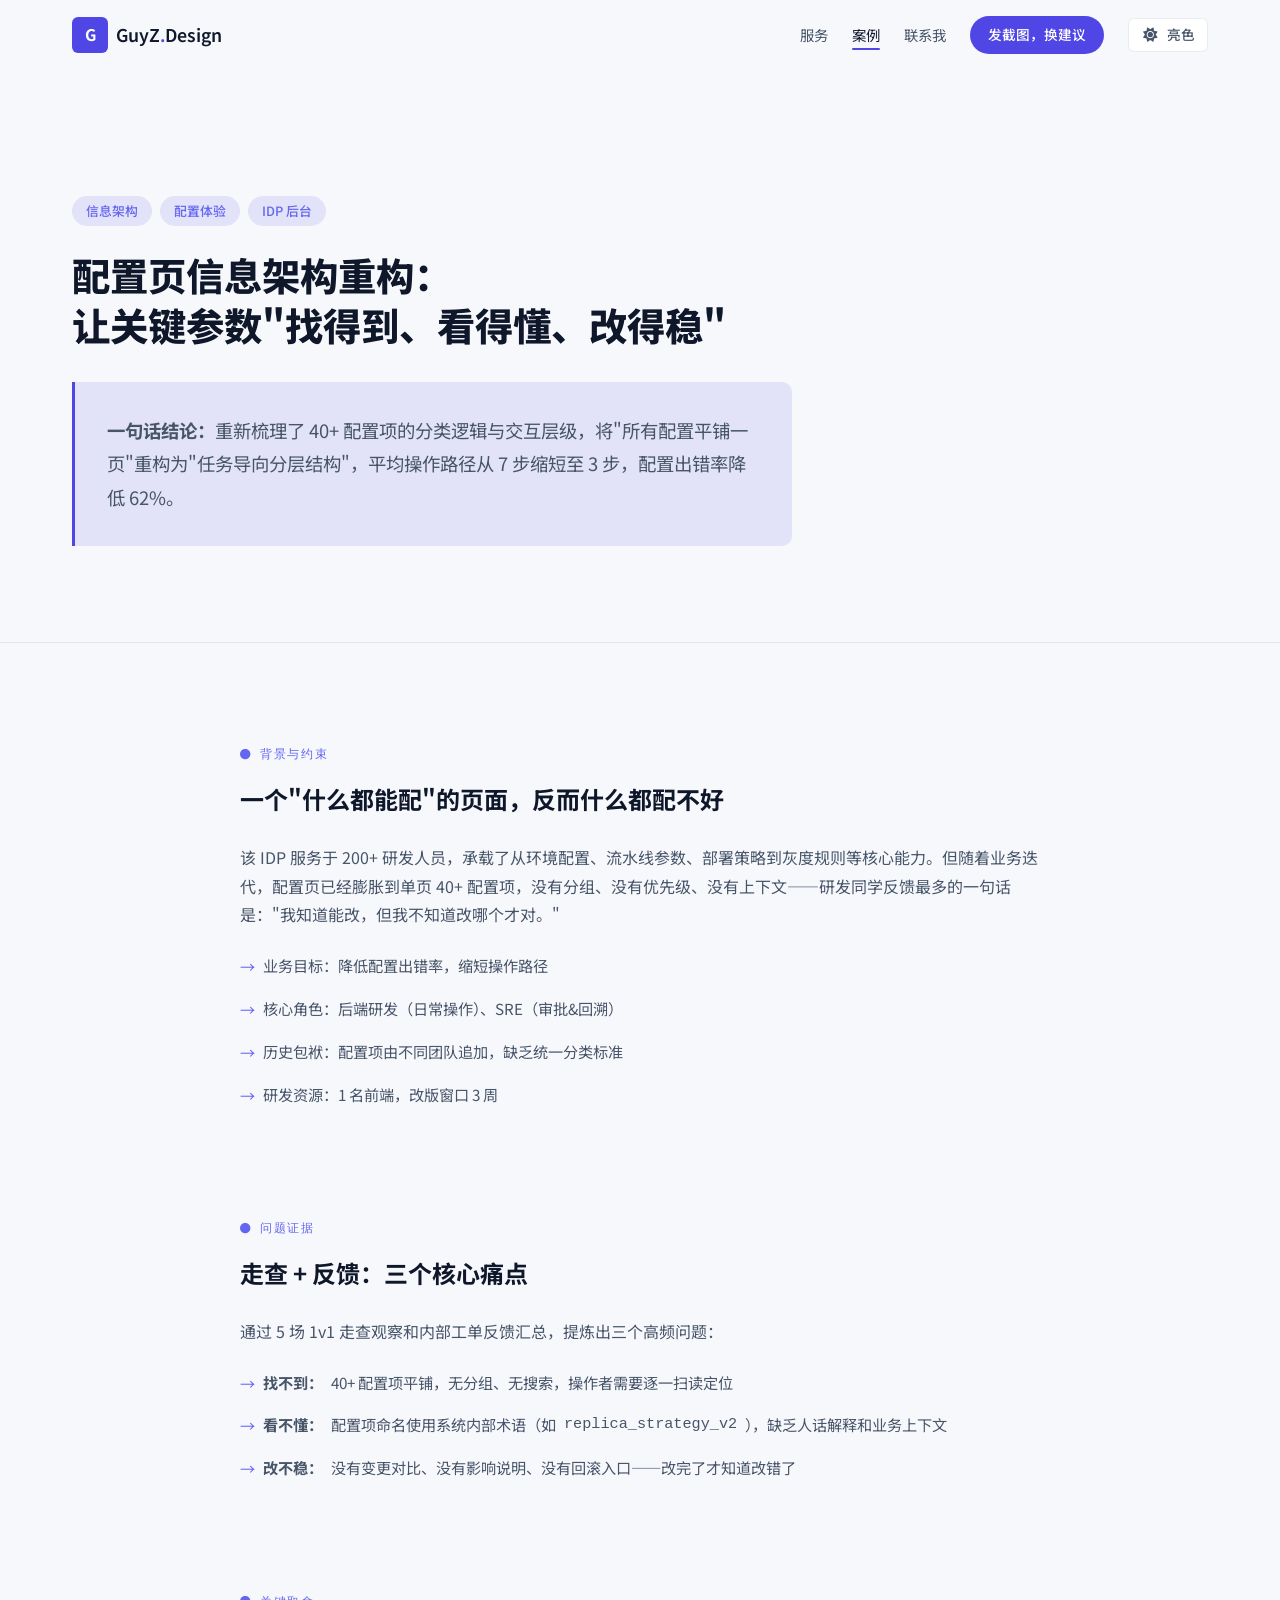
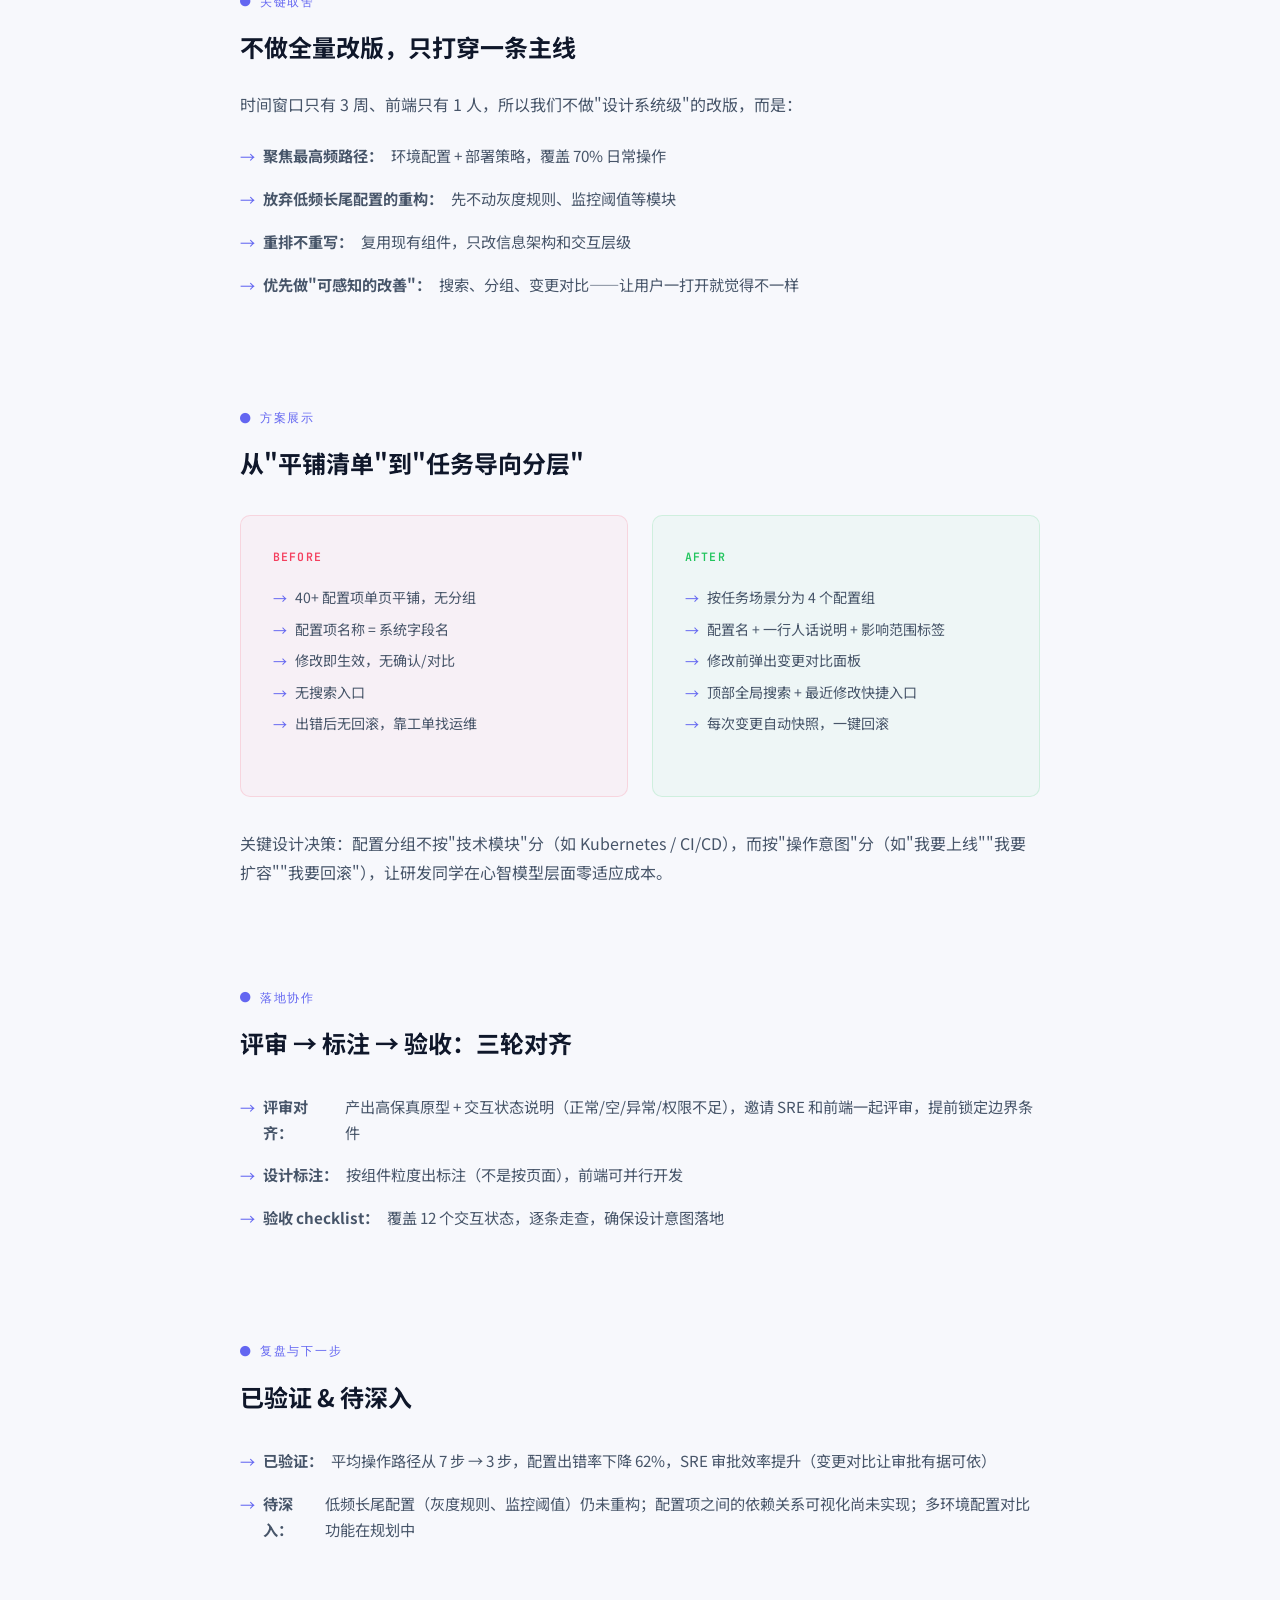
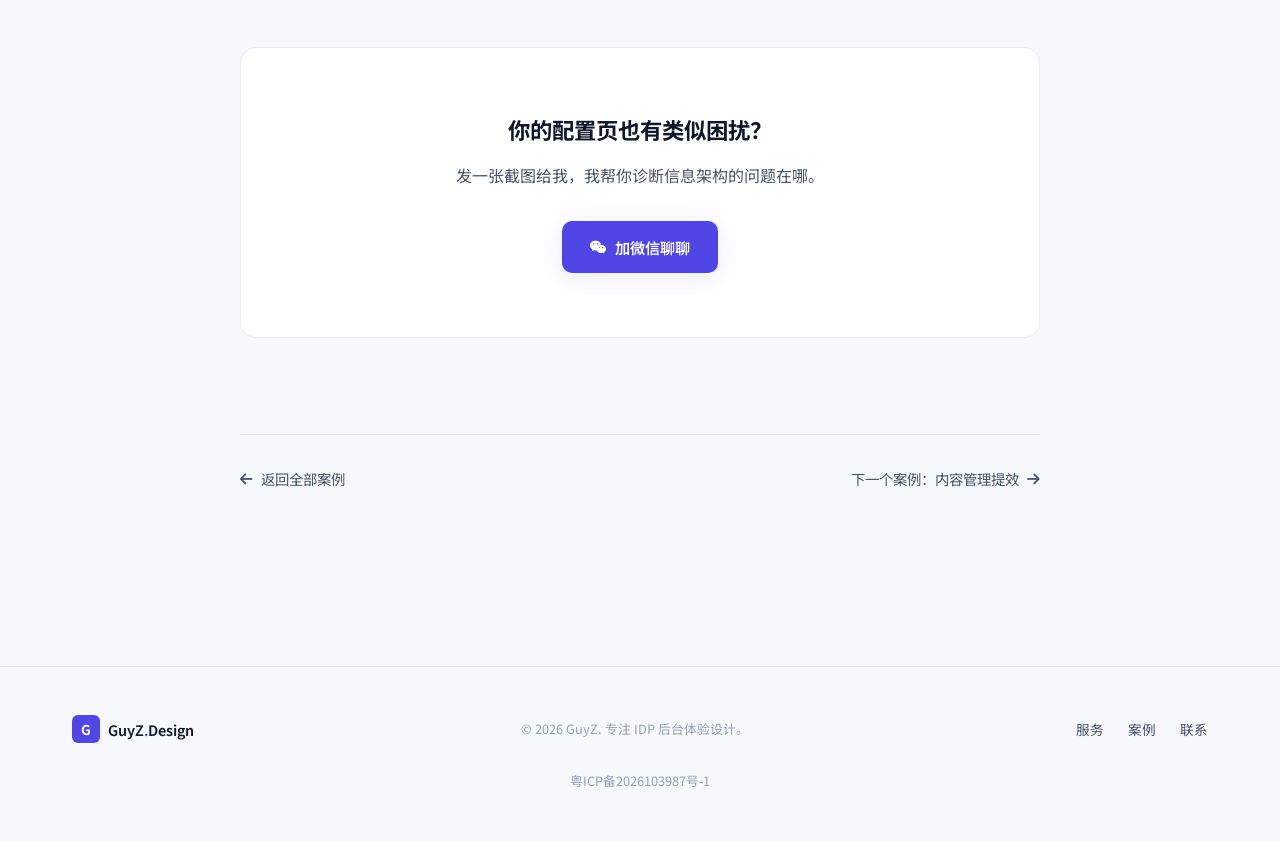
==== commit 06c085a2: "feat: 全站页脚添加工信部ICP备案编号（粤ICP备2026103987号-1）" ====
--- a/case-1.html
+++ b/case-1.html
@@ -211,6 +211,7 @@
                 <a href="contact.html">联系</a>
             </div>
         </div>
+        <p class="footer-icp"><a href="https://beian.miit.gov.cn/" target="_blank" rel="noopener noreferrer">粤ICP备2026103987号-1</a></p>
     </footer>
 
     <script src="js/main.js"></script>
--- a/css/style.css
+++ b/css/style.css
@@ -1059,6 +1059,21 @@
 }
 
 .footer-links a:hover {
+    color: var(--color-accent-light);
+}
+
+.footer-icp {
+    margin-top: var(--space-lg);
+    text-align: center;
+}
+
+.footer-icp a {
+    font-size: 0.8rem;
+    color: var(--color-text-tertiary);
+    transition: color var(--duration-fast);
+}
+
+.footer-icp a:hover {
     color: var(--color-accent-light);
 }
 
